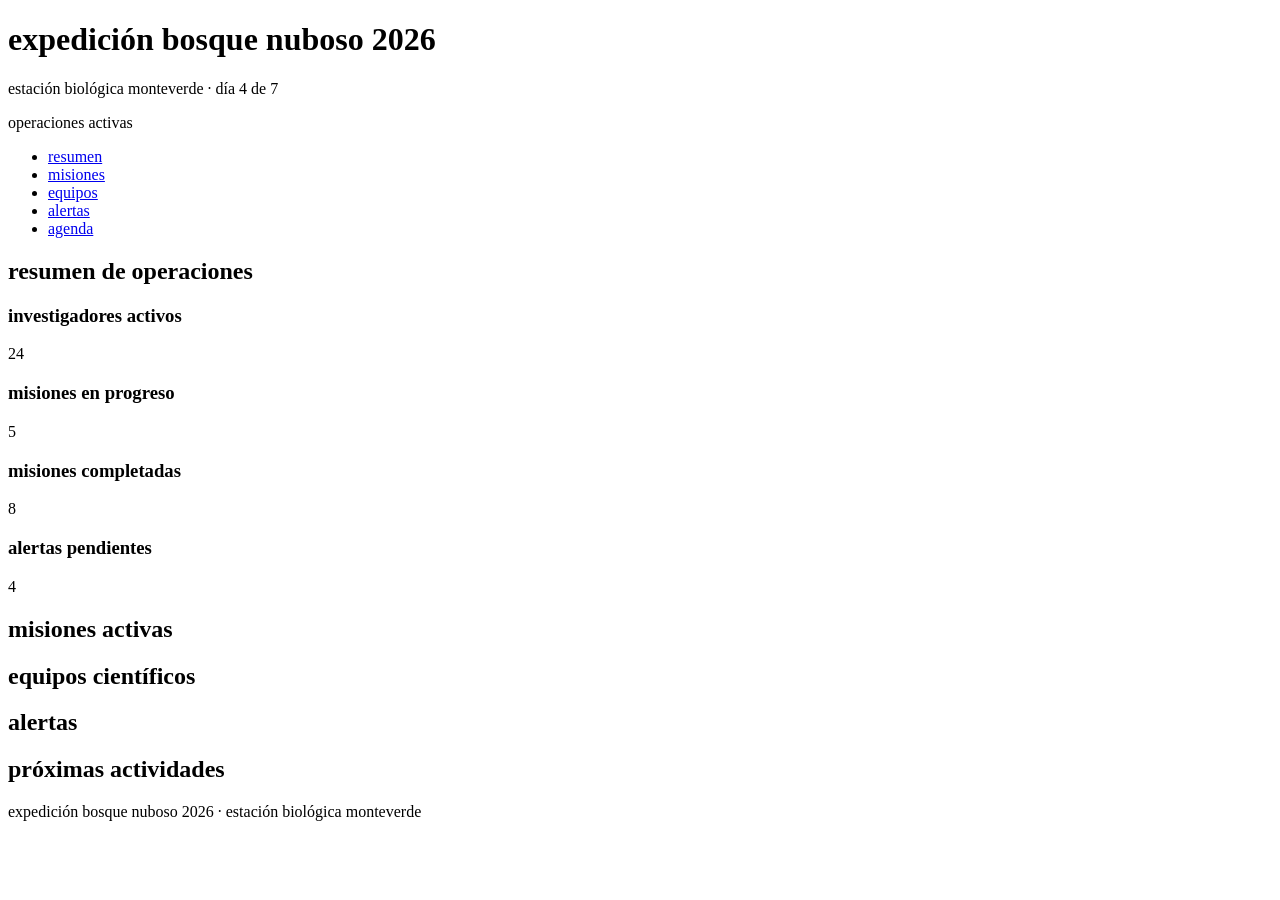
==== caso1/index.html @ 073fd756 "crea estructura inicial del proyecto" ====
<!doctype html>
<html lang="es">
<head>
    <meta charset="utf-8">
    <meta name="viewport" content="width=device-width, initial-scale=1.0">

    <title>expedición bosque nuboso 2026</title>

    <link rel="stylesheet" href="css/estilos.css">
</head>

<body>

    <header>
        <div>
            <h1>expedición bosque nuboso 2026</h1>
            <p>estación biológica monteverde · día 4 de 7</p>
            <p>operaciones activas</p>
        </div>

        <nav aria-label="navegación principal">
            <ul>
                <li><a href="#resumen">resumen</a></li>
                <li><a href="#misiones">misiones</a></li>
                <li><a href="#equipos">equipos</a></li>
                <li><a href="#alertas">alertas</a></li>
                <li><a href="#agenda">agenda</a></li>
            </ul>
        </nav>
    </header>

    <main>

        <section id="resumen">
            <h2>resumen de operaciones</h2>

            <article>
                <h3>investigadores activos</h3>
                <p>24</p>
            </article>

            <article>
                <h3>misiones en progreso</h3>
                <p>5</p>
            </article>

            <article>
                <h3>misiones completadas</h3>
                <p>8</p>
            </article>

            <article>
                <h3>alertas pendientes</h3>
                <p>4</p>
            </article>
        </section>

        <section id="misiones">
            <h2>misiones activas</h2>

            <!-- aquí colocaremos las cinco misiones -->

        </section>

        <section id="equipos">
            <h2>equipos científicos</h2>

            <!-- aquí colocaremos los cuatro equipos -->

        </section>

        <aside id="alertas">
            <h2>alertas</h2>

            <!-- aquí colocaremos las cuatro alertas -->

        </aside>

        <section id="agenda">
            <h2>próximas actividades</h2>

            <!-- aquí colocaremos las cinco actividades -->

        </section>

    </main>

    <footer>
        <p>expedición bosque nuboso 2026 · estación biológica monteverde</p>
    </footer>

</body>
</html>
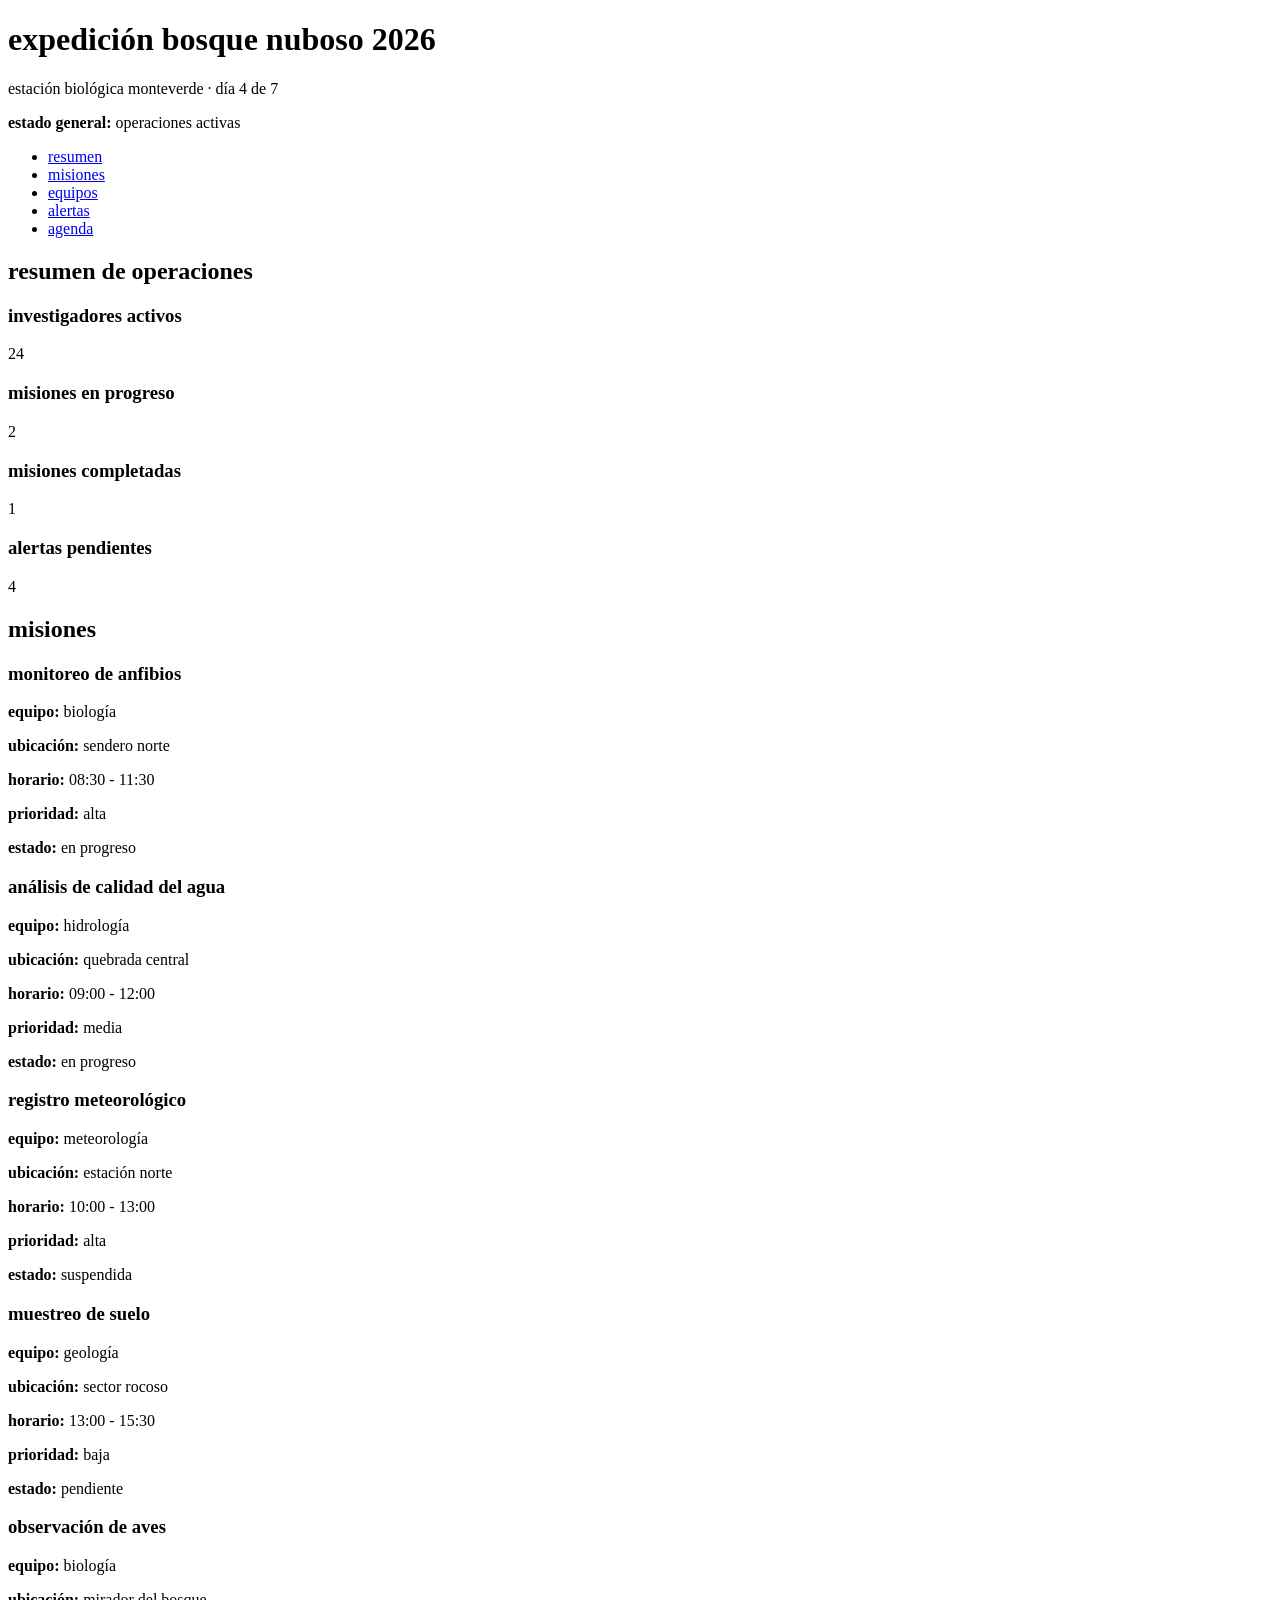
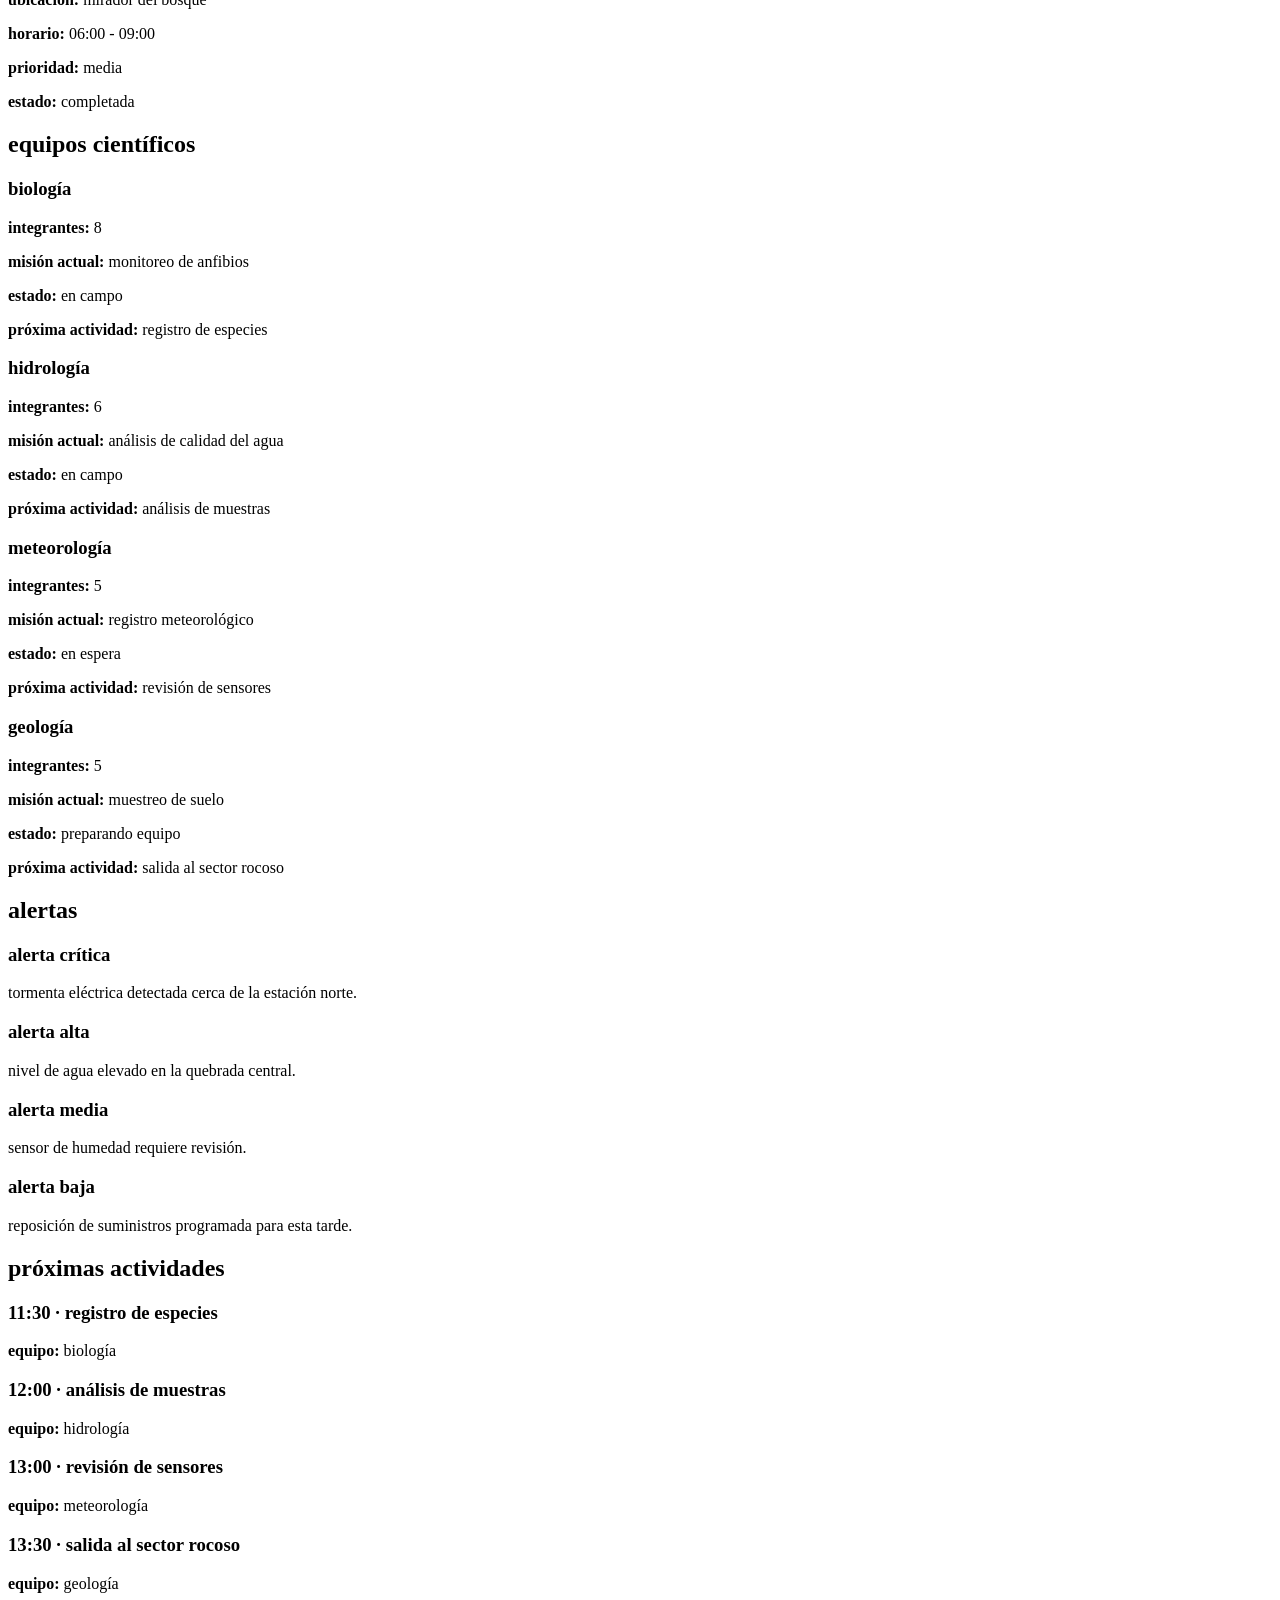
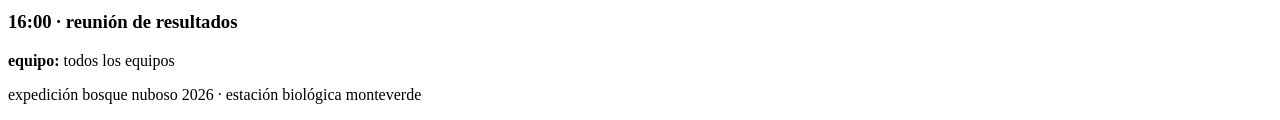
==== commit 412740e6: "agrega contenido y estilos base del caso 1" ====
--- a/caso1/index.html
+++ b/caso1/index.html
@@ -1,5 +1,6 @@
 <!doctype html>
 <html lang="es">
+
 <head>
     <meta charset="utf-8">
     <meta name="viewport" content="width=device-width, initial-scale=1.0">
@@ -15,7 +16,7 @@
         <div>
             <h1>expedición bosque nuboso 2026</h1>
             <p>estación biológica monteverde · día 4 de 7</p>
-            <p>operaciones activas</p>
+            <p><strong>estado general:</strong> operaciones activas</p>
         </div>
 
         <nav aria-label="navegación principal">
@@ -31,63 +32,218 @@
 
     <main>
 
+        <!-- resumen general -->
+
         <section id="resumen">
             <h2>resumen de operaciones</h2>
 
-            <article>
-                <h3>investigadores activos</h3>
-                <p>24</p>
-            </article>
-
-            <article>
-                <h3>misiones en progreso</h3>
-                <p>5</p>
-            </article>
-
-            <article>
-                <h3>misiones completadas</h3>
-                <p>8</p>
-            </article>
-
-            <article>
-                <h3>alertas pendientes</h3>
-                <p>4</p>
-            </article>
-        </section>
+            <div class="indicadores">
+
+                <article class="indicador">
+                    <h3>investigadores activos</h3>
+                    <p>24</p>
+                </article>
+
+                <article class="indicador">
+                    <h3>misiones en progreso</h3>
+                    <p>2</p>
+                </article>
+
+                <article class="indicador">
+                    <h3>misiones completadas</h3>
+                    <p>1</p>
+                </article>
+
+                <article class="indicador">
+                    <h3>alertas pendientes</h3>
+                    <p>4</p>
+                </article>
+
+            </div>
+        </section>
+
+
+        <!-- misiones -->
 
         <section id="misiones">
-            <h2>misiones activas</h2>
-
-            <!-- aquí colocaremos las cinco misiones -->
-
-        </section>
+            <h2>misiones</h2>
+
+            <div class="lista-misiones">
+
+                <article class="mision">
+                    <h3>monitoreo de anfibios</h3>
+
+                    <p><strong>equipo:</strong> biología</p>
+                    <p><strong>ubicación:</strong> sendero norte</p>
+                    <p><strong>horario:</strong> 08:30 - 11:30</p>
+                    <p><strong>prioridad:</strong> alta</p>
+                    <p><strong>estado:</strong> en progreso</p>
+                </article>
+
+                <article class="mision">
+                    <h3>análisis de calidad del agua</h3>
+
+                    <p><strong>equipo:</strong> hidrología</p>
+                    <p><strong>ubicación:</strong> quebrada central</p>
+                    <p><strong>horario:</strong> 09:00 - 12:00</p>
+                    <p><strong>prioridad:</strong> media</p>
+                    <p><strong>estado:</strong> en progreso</p>
+                </article>
+
+                <article class="mision">
+                    <h3>registro meteorológico</h3>
+
+                    <p><strong>equipo:</strong> meteorología</p>
+                    <p><strong>ubicación:</strong> estación norte</p>
+                    <p><strong>horario:</strong> 10:00 - 13:00</p>
+                    <p><strong>prioridad:</strong> alta</p>
+                    <p><strong>estado:</strong> suspendida</p>
+                </article>
+
+                <article class="mision">
+                    <h3>muestreo de suelo</h3>
+
+                    <p><strong>equipo:</strong> geología</p>
+                    <p><strong>ubicación:</strong> sector rocoso</p>
+                    <p><strong>horario:</strong> 13:00 - 15:30</p>
+                    <p><strong>prioridad:</strong> baja</p>
+                    <p><strong>estado:</strong> pendiente</p>
+                </article>
+
+                <article class="mision">
+                    <h3>observación de aves</h3>
+
+                    <p><strong>equipo:</strong> biología</p>
+                    <p><strong>ubicación:</strong> mirador del bosque</p>
+                    <p><strong>horario:</strong> 06:00 - 09:00</p>
+                    <p><strong>prioridad:</strong> media</p>
+                    <p><strong>estado:</strong> completada</p>
+                </article>
+
+            </div>
+        </section>
+
+
+        <!-- equipos científicos -->
 
         <section id="equipos">
             <h2>equipos científicos</h2>
 
-            <!-- aquí colocaremos los cuatro equipos -->
-
-        </section>
-
-        <aside id="alertas">
+            <div class="lista-equipos">
+
+                <article class="equipo">
+                    <h3>biología</h3>
+
+                    <p><strong>integrantes:</strong> 8</p>
+                    <p><strong>misión actual:</strong> monitoreo de anfibios</p>
+                    <p><strong>estado:</strong> en campo</p>
+                    <p><strong>próxima actividad:</strong> registro de especies</p>
+                </article>
+
+                <article class="equipo">
+                    <h3>hidrología</h3>
+
+                    <p><strong>integrantes:</strong> 6</p>
+                    <p><strong>misión actual:</strong> análisis de calidad del agua</p>
+                    <p><strong>estado:</strong> en campo</p>
+                    <p><strong>próxima actividad:</strong> análisis de muestras</p>
+                </article>
+
+                <article class="equipo">
+                    <h3>meteorología</h3>
+
+                    <p><strong>integrantes:</strong> 5</p>
+                    <p><strong>misión actual:</strong> registro meteorológico</p>
+                    <p><strong>estado:</strong> en espera</p>
+                    <p><strong>próxima actividad:</strong> revisión de sensores</p>
+                </article>
+
+                <article class="equipo">
+                    <h3>geología</h3>
+
+                    <p><strong>integrantes:</strong> 5</p>
+                    <p><strong>misión actual:</strong> muestreo de suelo</p>
+                    <p><strong>estado:</strong> preparando equipo</p>
+                    <p><strong>próxima actividad:</strong> salida al sector rocoso</p>
+                </article>
+
+            </div>
+        </section>
+
+
+        <!-- alertas -->
+
+        <section id="alertas">
             <h2>alertas</h2>
 
-            <!-- aquí colocaremos las cuatro alertas -->
-
-        </aside>
+            <div class="lista-alertas">
+
+                <article class="alerta alerta-critica">
+                    <h3>alerta crítica</h3>
+                    <p>tormenta eléctrica detectada cerca de la estación norte.</p>
+                </article>
+
+                <article class="alerta alerta-alta">
+                    <h3>alerta alta</h3>
+                    <p>nivel de agua elevado en la quebrada central.</p>
+                </article>
+
+                <article class="alerta alerta-media">
+                    <h3>alerta media</h3>
+                    <p>sensor de humedad requiere revisión.</p>
+                </article>
+
+                <article class="alerta alerta-baja">
+                    <h3>alerta baja</h3>
+                    <p>reposición de suministros programada para esta tarde.</p>
+                </article>
+
+            </div>
+        </section>
+
+
+        <!-- agenda -->
 
         <section id="agenda">
             <h2>próximas actividades</h2>
 
-            <!-- aquí colocaremos las cinco actividades -->
-
+            <div class="lista-actividades">
+
+                <article class="actividad">
+                    <h3>11:30 · registro de especies</h3>
+                    <p><strong>equipo:</strong> biología</p>
+                </article>
+
+                <article class="actividad">
+                    <h3>12:00 · análisis de muestras</h3>
+                    <p><strong>equipo:</strong> hidrología</p>
+                </article>
+
+                <article class="actividad">
+                    <h3>13:00 · revisión de sensores</h3>
+                    <p><strong>equipo:</strong> meteorología</p>
+                </article>
+
+                <article class="actividad">
+                    <h3>13:30 · salida al sector rocoso</h3>
+                    <p><strong>equipo:</strong> geología</p>
+                </article>
+
+                <article class="actividad">
+                    <h3>16:00 · reunión de resultados</h3>
+                    <p><strong>equipo:</strong> todos los equipos</p>
+                </article>
+
+            </div>
         </section>
 
     </main>
+
 
     <footer>
         <p>expedición bosque nuboso 2026 · estación biológica monteverde</p>
     </footer>
 
 </body>
+
 </html>
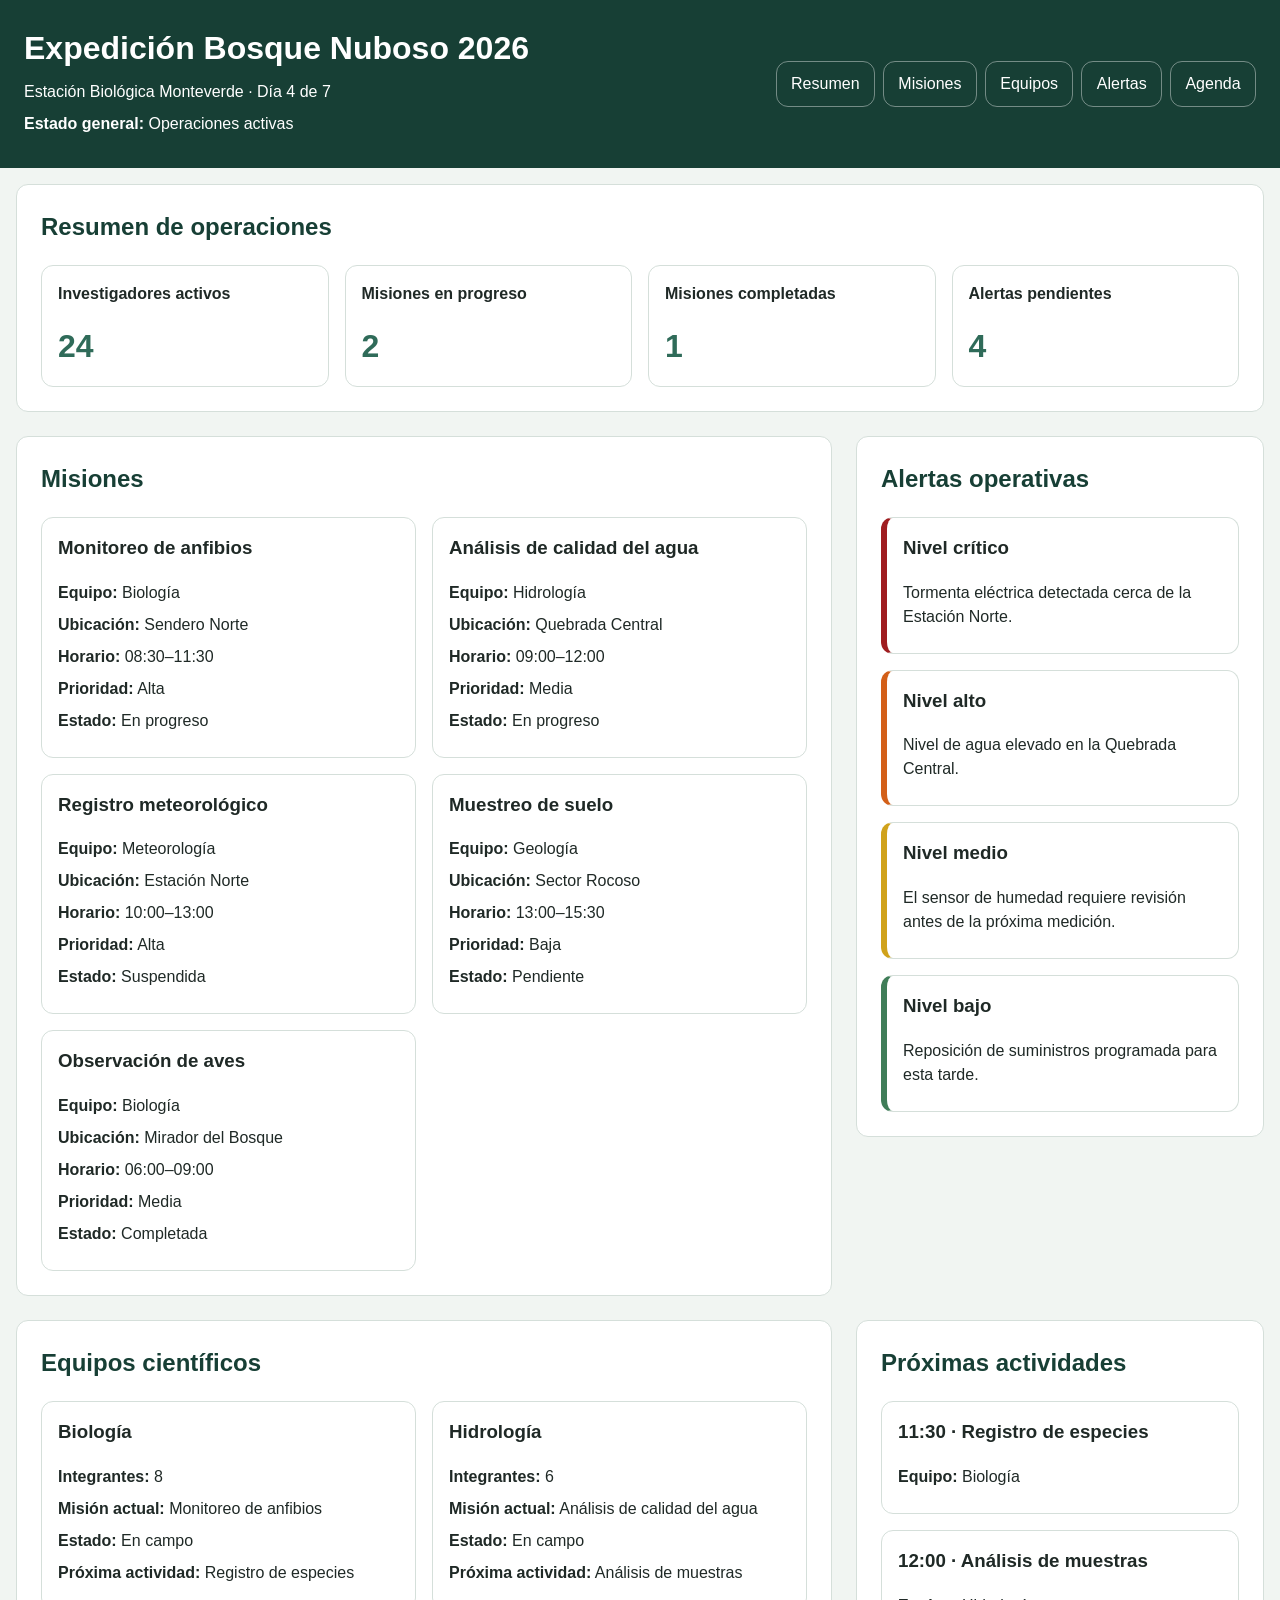
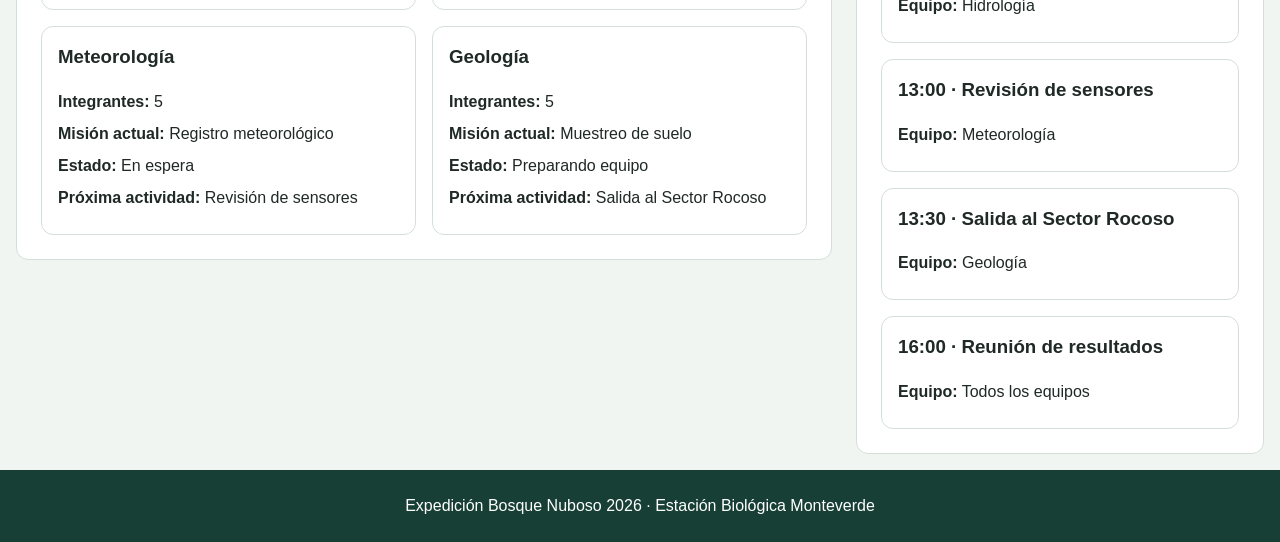
==== commit 7085585e: "implementa diseño responsive y accesibilidad del caso 1" ====
--- a/caso1/index.html
+++ b/caso1/index.html
@@ -5,7 +5,7 @@
     <meta charset="utf-8">
     <meta name="viewport" content="width=device-width, initial-scale=1.0">
 
-    <title>expedición bosque nuboso 2026</title>
+    <title>Expedición Bosque Nuboso 2026 | Centro de Control</title>
 
     <link rel="stylesheet" href="css/estilos.css">
 </head>
@@ -14,48 +14,48 @@
 
     <header>
         <div>
-            <h1>expedición bosque nuboso 2026</h1>
-            <p>estación biológica monteverde · día 4 de 7</p>
-            <p><strong>estado general:</strong> operaciones activas</p>
+            <h1>Expedición Bosque Nuboso 2026</h1>
+            <p>Estación Biológica Monteverde · Día 4 de 7</p>
+            <p><strong>Estado general:</strong> Operaciones activas</p>
         </div>
 
-        <nav aria-label="navegación principal">
+        <nav aria-label="Navegación principal">
             <ul>
-                <li><a href="#resumen">resumen</a></li>
-                <li><a href="#misiones">misiones</a></li>
-                <li><a href="#equipos">equipos</a></li>
-                <li><a href="#alertas">alertas</a></li>
-                <li><a href="#agenda">agenda</a></li>
+                <li><a href="#resumen">Resumen</a></li>
+                <li><a href="#misiones">Misiones</a></li>
+                <li><a href="#equipos">Equipos</a></li>
+                <li><a href="#alertas">Alertas</a></li>
+                <li><a href="#agenda">Agenda</a></li>
             </ul>
         </nav>
     </header>
 
     <main>
 
-        <!-- resumen general -->
-
-        <section id="resumen">
-            <h2>resumen de operaciones</h2>
+        <!-- Resumen general -->
+
+        <section id="resumen" aria-labelledby="titulo-resumen">
+            <h2 id="titulo-resumen">Resumen de operaciones</h2>
 
             <div class="indicadores">
 
                 <article class="indicador">
-                    <h3>investigadores activos</h3>
+                    <h3>Investigadores activos</h3>
                     <p>24</p>
                 </article>
 
                 <article class="indicador">
-                    <h3>misiones en progreso</h3>
+                    <h3>Misiones en progreso</h3>
                     <p>2</p>
                 </article>
 
                 <article class="indicador">
-                    <h3>misiones completadas</h3>
+                    <h3>Misiones completadas</h3>
                     <p>1</p>
                 </article>
 
                 <article class="indicador">
-                    <h3>alertas pendientes</h3>
+                    <h3>Alertas pendientes</h3>
                     <p>4</p>
                 </article>
 
@@ -63,175 +63,175 @@
         </section>
 
 
-        <!-- misiones -->
-
-        <section id="misiones">
-            <h2>misiones</h2>
+        <!-- Misiones -->
+
+        <section id="misiones" aria-labelledby="titulo-misiones">
+            <h2 id="titulo-misiones">Misiones</h2>
 
             <div class="lista-misiones">
 
                 <article class="mision">
-                    <h3>monitoreo de anfibios</h3>
-
-                    <p><strong>equipo:</strong> biología</p>
-                    <p><strong>ubicación:</strong> sendero norte</p>
-                    <p><strong>horario:</strong> 08:30 - 11:30</p>
-                    <p><strong>prioridad:</strong> alta</p>
-                    <p><strong>estado:</strong> en progreso</p>
-                </article>
-
-                <article class="mision">
-                    <h3>análisis de calidad del agua</h3>
-
-                    <p><strong>equipo:</strong> hidrología</p>
-                    <p><strong>ubicación:</strong> quebrada central</p>
-                    <p><strong>horario:</strong> 09:00 - 12:00</p>
-                    <p><strong>prioridad:</strong> media</p>
-                    <p><strong>estado:</strong> en progreso</p>
-                </article>
-
-                <article class="mision">
-                    <h3>registro meteorológico</h3>
-
-                    <p><strong>equipo:</strong> meteorología</p>
-                    <p><strong>ubicación:</strong> estación norte</p>
-                    <p><strong>horario:</strong> 10:00 - 13:00</p>
-                    <p><strong>prioridad:</strong> alta</p>
-                    <p><strong>estado:</strong> suspendida</p>
-                </article>
-
-                <article class="mision">
-                    <h3>muestreo de suelo</h3>
-
-                    <p><strong>equipo:</strong> geología</p>
-                    <p><strong>ubicación:</strong> sector rocoso</p>
-                    <p><strong>horario:</strong> 13:00 - 15:30</p>
-                    <p><strong>prioridad:</strong> baja</p>
-                    <p><strong>estado:</strong> pendiente</p>
-                </article>
-
-                <article class="mision">
-                    <h3>observación de aves</h3>
-
-                    <p><strong>equipo:</strong> biología</p>
-                    <p><strong>ubicación:</strong> mirador del bosque</p>
-                    <p><strong>horario:</strong> 06:00 - 09:00</p>
-                    <p><strong>prioridad:</strong> media</p>
-                    <p><strong>estado:</strong> completada</p>
-                </article>
-
-            </div>
-        </section>
-
-
-        <!-- equipos científicos -->
-
-        <section id="equipos">
-            <h2>equipos científicos</h2>
+                    <h3>Monitoreo de anfibios</h3>
+
+                    <p><strong>Equipo:</strong> Biología</p>
+                    <p><strong>Ubicación:</strong> Sendero Norte</p>
+                    <p><strong>Horario:</strong> 08:30–11:30</p>
+                    <p><strong>Prioridad:</strong> Alta</p>
+                    <p><strong>Estado:</strong> En progreso</p>
+                </article>
+
+                <article class="mision">
+                    <h3>Análisis de calidad del agua</h3>
+
+                    <p><strong>Equipo:</strong> Hidrología</p>
+                    <p><strong>Ubicación:</strong> Quebrada Central</p>
+                    <p><strong>Horario:</strong> 09:00–12:00</p>
+                    <p><strong>Prioridad:</strong> Media</p>
+                    <p><strong>Estado:</strong> En progreso</p>
+                </article>
+
+                <article class="mision">
+                    <h3>Registro meteorológico</h3>
+
+                    <p><strong>Equipo:</strong> Meteorología</p>
+                    <p><strong>Ubicación:</strong> Estación Norte</p>
+                    <p><strong>Horario:</strong> 10:00–13:00</p>
+                    <p><strong>Prioridad:</strong> Alta</p>
+                    <p><strong>Estado:</strong> Suspendida</p>
+                </article>
+
+                <article class="mision">
+                    <h3>Muestreo de suelo</h3>
+
+                    <p><strong>Equipo:</strong> Geología</p>
+                    <p><strong>Ubicación:</strong> Sector Rocoso</p>
+                    <p><strong>Horario:</strong> 13:00–15:30</p>
+                    <p><strong>Prioridad:</strong> Baja</p>
+                    <p><strong>Estado:</strong> Pendiente</p>
+                </article>
+
+                <article class="mision">
+                    <h3>Observación de aves</h3>
+
+                    <p><strong>Equipo:</strong> Biología</p>
+                    <p><strong>Ubicación:</strong> Mirador del Bosque</p>
+                    <p><strong>Horario:</strong> 06:00–09:00</p>
+                    <p><strong>Prioridad:</strong> Media</p>
+                    <p><strong>Estado:</strong> Completada</p>
+                </article>
+
+            </div>
+        </section>
+
+
+        <!-- Equipos científicos -->
+
+        <section id="equipos" aria-labelledby="titulo-equipos">
+            <h2 id="titulo-equipos">Equipos científicos</h2>
 
             <div class="lista-equipos">
 
                 <article class="equipo">
-                    <h3>biología</h3>
-
-                    <p><strong>integrantes:</strong> 8</p>
-                    <p><strong>misión actual:</strong> monitoreo de anfibios</p>
-                    <p><strong>estado:</strong> en campo</p>
-                    <p><strong>próxima actividad:</strong> registro de especies</p>
-                </article>
-
-                <article class="equipo">
-                    <h3>hidrología</h3>
-
-                    <p><strong>integrantes:</strong> 6</p>
-                    <p><strong>misión actual:</strong> análisis de calidad del agua</p>
-                    <p><strong>estado:</strong> en campo</p>
-                    <p><strong>próxima actividad:</strong> análisis de muestras</p>
-                </article>
-
-                <article class="equipo">
-                    <h3>meteorología</h3>
-
-                    <p><strong>integrantes:</strong> 5</p>
-                    <p><strong>misión actual:</strong> registro meteorológico</p>
-                    <p><strong>estado:</strong> en espera</p>
-                    <p><strong>próxima actividad:</strong> revisión de sensores</p>
-                </article>
-
-                <article class="equipo">
-                    <h3>geología</h3>
-
-                    <p><strong>integrantes:</strong> 5</p>
-                    <p><strong>misión actual:</strong> muestreo de suelo</p>
-                    <p><strong>estado:</strong> preparando equipo</p>
-                    <p><strong>próxima actividad:</strong> salida al sector rocoso</p>
-                </article>
-
-            </div>
-        </section>
-
-
-        <!-- alertas -->
-
-        <section id="alertas">
-            <h2>alertas</h2>
+                    <h3>Biología</h3>
+
+                    <p><strong>Integrantes:</strong> 8</p>
+                    <p><strong>Misión actual:</strong> Monitoreo de anfibios</p>
+                    <p><strong>Estado:</strong> En campo</p>
+                    <p><strong>Próxima actividad:</strong> Registro de especies</p>
+                </article>
+
+                <article class="equipo">
+                    <h3>Hidrología</h3>
+
+                    <p><strong>Integrantes:</strong> 6</p>
+                    <p><strong>Misión actual:</strong> Análisis de calidad del agua</p>
+                    <p><strong>Estado:</strong> En campo</p>
+                    <p><strong>Próxima actividad:</strong> Análisis de muestras</p>
+                </article>
+
+                <article class="equipo">
+                    <h3>Meteorología</h3>
+
+                    <p><strong>Integrantes:</strong> 5</p>
+                    <p><strong>Misión actual:</strong> Registro meteorológico</p>
+                    <p><strong>Estado:</strong> En espera</p>
+                    <p><strong>Próxima actividad:</strong> Revisión de sensores</p>
+                </article>
+
+                <article class="equipo">
+                    <h3>Geología</h3>
+
+                    <p><strong>Integrantes:</strong> 5</p>
+                    <p><strong>Misión actual:</strong> Muestreo de suelo</p>
+                    <p><strong>Estado:</strong> Preparando equipo</p>
+                    <p><strong>Próxima actividad:</strong> Salida al Sector Rocoso</p>
+                </article>
+
+            </div>
+        </section>
+
+
+        <!-- Alertas -->
+
+        <section id="alertas" aria-labelledby="titulo-alertas">
+            <h2 id="titulo-alertas">Alertas operativas</h2>
 
             <div class="lista-alertas">
 
                 <article class="alerta alerta-critica">
-                    <h3>alerta crítica</h3>
-                    <p>tormenta eléctrica detectada cerca de la estación norte.</p>
+                    <h3>Nivel crítico</h3>
+                    <p>Tormenta eléctrica detectada cerca de la Estación Norte.</p>
                 </article>
 
                 <article class="alerta alerta-alta">
-                    <h3>alerta alta</h3>
-                    <p>nivel de agua elevado en la quebrada central.</p>
+                    <h3>Nivel alto</h3>
+                    <p>Nivel de agua elevado en la Quebrada Central.</p>
                 </article>
 
                 <article class="alerta alerta-media">
-                    <h3>alerta media</h3>
-                    <p>sensor de humedad requiere revisión.</p>
+                    <h3>Nivel medio</h3>
+                    <p>El sensor de humedad requiere revisión antes de la próxima medición.</p>
                 </article>
 
                 <article class="alerta alerta-baja">
-                    <h3>alerta baja</h3>
-                    <p>reposición de suministros programada para esta tarde.</p>
-                </article>
-
-            </div>
-        </section>
-
-
-        <!-- agenda -->
-
-        <section id="agenda">
-            <h2>próximas actividades</h2>
+                    <h3>Nivel bajo</h3>
+                    <p>Reposición de suministros programada para esta tarde.</p>
+                </article>
+
+            </div>
+        </section>
+
+
+        <!-- Agenda -->
+
+        <section id="agenda" aria-labelledby="titulo-agenda">
+            <h2 id="titulo-agenda">Próximas actividades</h2>
 
             <div class="lista-actividades">
 
                 <article class="actividad">
-                    <h3>11:30 · registro de especies</h3>
-                    <p><strong>equipo:</strong> biología</p>
-                </article>
-
-                <article class="actividad">
-                    <h3>12:00 · análisis de muestras</h3>
-                    <p><strong>equipo:</strong> hidrología</p>
-                </article>
-
-                <article class="actividad">
-                    <h3>13:00 · revisión de sensores</h3>
-                    <p><strong>equipo:</strong> meteorología</p>
-                </article>
-
-                <article class="actividad">
-                    <h3>13:30 · salida al sector rocoso</h3>
-                    <p><strong>equipo:</strong> geología</p>
-                </article>
-
-                <article class="actividad">
-                    <h3>16:00 · reunión de resultados</h3>
-                    <p><strong>equipo:</strong> todos los equipos</p>
+                    <h3><time datetime="11:30">11:30</time> · Registro de especies</h3>
+                    <p><strong>Equipo:</strong> Biología</p>
+                </article>
+
+                <article class="actividad">
+                    <h3><time datetime="12:00">12:00</time> · Análisis de muestras</h3>
+                    <p><strong>Equipo:</strong> Hidrología</p>
+                </article>
+
+                <article class="actividad">
+                    <h3><time datetime="13:00">13:00</time> · Revisión de sensores</h3>
+                    <p><strong>Equipo:</strong> Meteorología</p>
+                </article>
+
+                <article class="actividad">
+                    <h3><time datetime="13:30">13:30</time> · Salida al Sector Rocoso</h3>
+                    <p><strong>Equipo:</strong> Geología</p>
+                </article>
+
+                <article class="actividad">
+                    <h3><time datetime="16:00">16:00</time> · Reunión de resultados</h3>
+                    <p><strong>Equipo:</strong> Todos los equipos</p>
                 </article>
 
             </div>
@@ -241,7 +241,7 @@
 
 
     <footer>
-        <p>expedición bosque nuboso 2026 · estación biológica monteverde</p>
+        <p>Expedición Bosque Nuboso 2026 · Estación Biológica Monteverde</p>
     </footer>
 
 </body>
--- a/caso1/css/estilos.css
+++ b/caso1/css/estilos.css
@@ -0,0 +1,322 @@
+/* =========================
+   variables generales
+   ========================= */
+
+:root {
+    --color-fondo: #f1f5f2;
+    --color-superficie: #ffffff;
+    --color-principal: #173f35;
+    --color-secundario: #2f6b59;
+    --color-texto: #1f2926;
+    --color-texto-claro: #ffffff;
+    --color-borde: #d5dfda;
+
+    --espacio-xs: 0.5rem;
+    --espacio-sm: 1rem;
+    --espacio-md: 1.5rem;
+    --espacio-lg: 2rem;
+
+    --radio: 0.75rem;
+}
+
+
+/* =========================
+   estilos generales
+   ========================= */
+
+* {
+    box-sizing: border-box;
+}
+
+html {
+    scroll-behavior: smooth;
+}
+
+body {
+    margin: 0;
+    font-family: Arial, Helvetica, sans-serif;
+    background-color: var(--color-fondo);
+    color: var(--color-texto);
+    line-height: 1.5;
+}
+
+h1,
+h2,
+h3,
+p {
+    margin-top: 0;
+}
+
+h2 {
+    color: var(--color-principal);
+}
+
+
+/* =========================
+   encabezado
+   ========================= */
+
+header {
+    background-color: var(--color-principal);
+    color: var(--color-texto-claro);
+    padding: var(--espacio-md);
+}
+
+header h1 {
+    margin-bottom: var(--espacio-xs);
+}
+
+header p {
+    margin-bottom: var(--espacio-xs);
+}
+
+
+/* =========================
+   navegación
+   ========================= */
+
+nav ul {
+    list-style: none;
+    margin: var(--espacio-md) 0 0;
+    padding: 0;
+
+    display: flex;
+    flex-wrap: wrap;
+    gap: var(--espacio-xs);
+}
+
+nav a {
+    display: block;
+    padding: 0.6rem 0.9rem;
+    color: var(--color-texto-claro);
+    text-decoration: none;
+    border: 1px solid rgba(255, 255, 255, 0.4);
+    border-radius: var(--radio);
+}
+
+nav a:hover,
+nav a:focus {
+    background-color: var(--color-secundario);
+}
+
+
+/* =========================
+   contenido principal
+   mobile first
+   ========================= */
+
+main {
+    padding: var(--espacio-sm);
+
+    display: grid;
+    grid-template-columns: 1fr;
+    gap: var(--espacio-md);
+}
+
+section {
+    background-color: var(--color-superficie);
+    padding: var(--espacio-md);
+    border: 1px solid var(--color-borde);
+    border-radius: var(--radio);
+}
+
+
+/* =========================
+   indicadores
+   ========================= */
+
+.indicadores {
+    display: grid;
+    grid-template-columns: 1fr;
+    gap: var(--espacio-sm);
+}
+
+.indicador {
+    padding: var(--espacio-sm);
+    border: 1px solid var(--color-borde);
+    border-radius: var(--radio);
+}
+
+.indicador h3 {
+    font-size: 1rem;
+}
+
+.indicador p {
+    margin-bottom: 0;
+    font-size: 2rem;
+    font-weight: bold;
+    color: var(--color-secundario);
+}
+
+
+/* =========================
+   listas y tarjetas
+   ========================= */
+
+.lista-misiones,
+.lista-equipos,
+.lista-alertas,
+.lista-actividades {
+    display: grid;
+    grid-template-columns: 1fr;
+    gap: var(--espacio-sm);
+}
+
+.mision,
+.equipo,
+.alerta,
+.actividad {
+    padding: var(--espacio-sm);
+    border: 1px solid var(--color-borde);
+    border-radius: var(--radio);
+}
+
+.mision p,
+.equipo p,
+.alerta p,
+.actividad p {
+    margin-bottom: var(--espacio-xs);
+}
+
+
+/* =========================
+   alertas
+   ========================= */
+
+.alerta {
+    border-left-width: 0.4rem;
+}
+
+.alerta-critica {
+    border-left-color: #9f1d20;
+}
+
+.alerta-alta {
+    border-left-color: #d35f18;
+}
+
+.alerta-media {
+    border-left-color: #d0a21b;
+}
+
+.alerta-baja {
+    border-left-color: #3f7d58;
+}
+
+
+/* =========================
+   pie de página
+   ========================= */
+
+footer {
+    padding: var(--espacio-md);
+    text-align: center;
+    background-color: var(--color-principal);
+    color: var(--color-texto-claro);
+}
+
+footer p {
+    margin: 0;
+}
+
+
+
+/* =========================
+   tablet
+   ========================= */
+
+@media (min-width: 601px) {
+
+    main {
+        grid-template-columns: repeat(2, 1fr);
+    }
+
+    #resumen {
+        grid-column: 1 / -1;
+    }
+
+    .indicadores {
+        grid-template-columns: repeat(2, 1fr);
+    }
+
+    .lista-misiones,
+    .lista-equipos {
+        grid-template-columns: repeat(2, 1fr);
+    }
+
+    #alertas,
+    #agenda {
+        grid-column: 1 / -1;
+    }
+
+    .lista-alertas,
+    .lista-actividades {
+        grid-template-columns: repeat(2, 1fr);
+    }
+}
+
+
+/* =========================
+   escritorio
+   ========================= */
+
+@media (min-width: 1024px) {
+
+    header {
+        display: flex;
+        justify-content: space-between;
+        align-items: center;
+        gap: var(--espacio-lg);
+    }
+
+    nav ul {
+        margin-top: 0;
+    }
+
+    main {
+        max-width: 1400px;
+        margin: 0 auto;
+
+        grid-template-columns: 2fr 1fr;
+        align-items: start;
+    }
+
+    #resumen {
+        grid-column: 1 / -1;
+    }
+
+    .indicadores {
+        grid-template-columns: repeat(4, 1fr);
+    }
+
+    #misiones {
+        grid-column: 1;
+    }
+
+    #equipos {
+        grid-column: 1;
+    }
+
+    #alertas {
+        grid-column: 2;
+        grid-row: 2;
+    }
+
+    #agenda {
+        grid-column: 2;
+        grid-row: 3;
+    }
+
+    .lista-misiones {
+        grid-template-columns: repeat(2, 1fr);
+    }
+
+    .lista-equipos {
+        grid-template-columns: repeat(2, 1fr);
+    }
+
+    .lista-alertas,
+    .lista-actividades {
+        grid-template-columns: 1fr;
+    }
+}
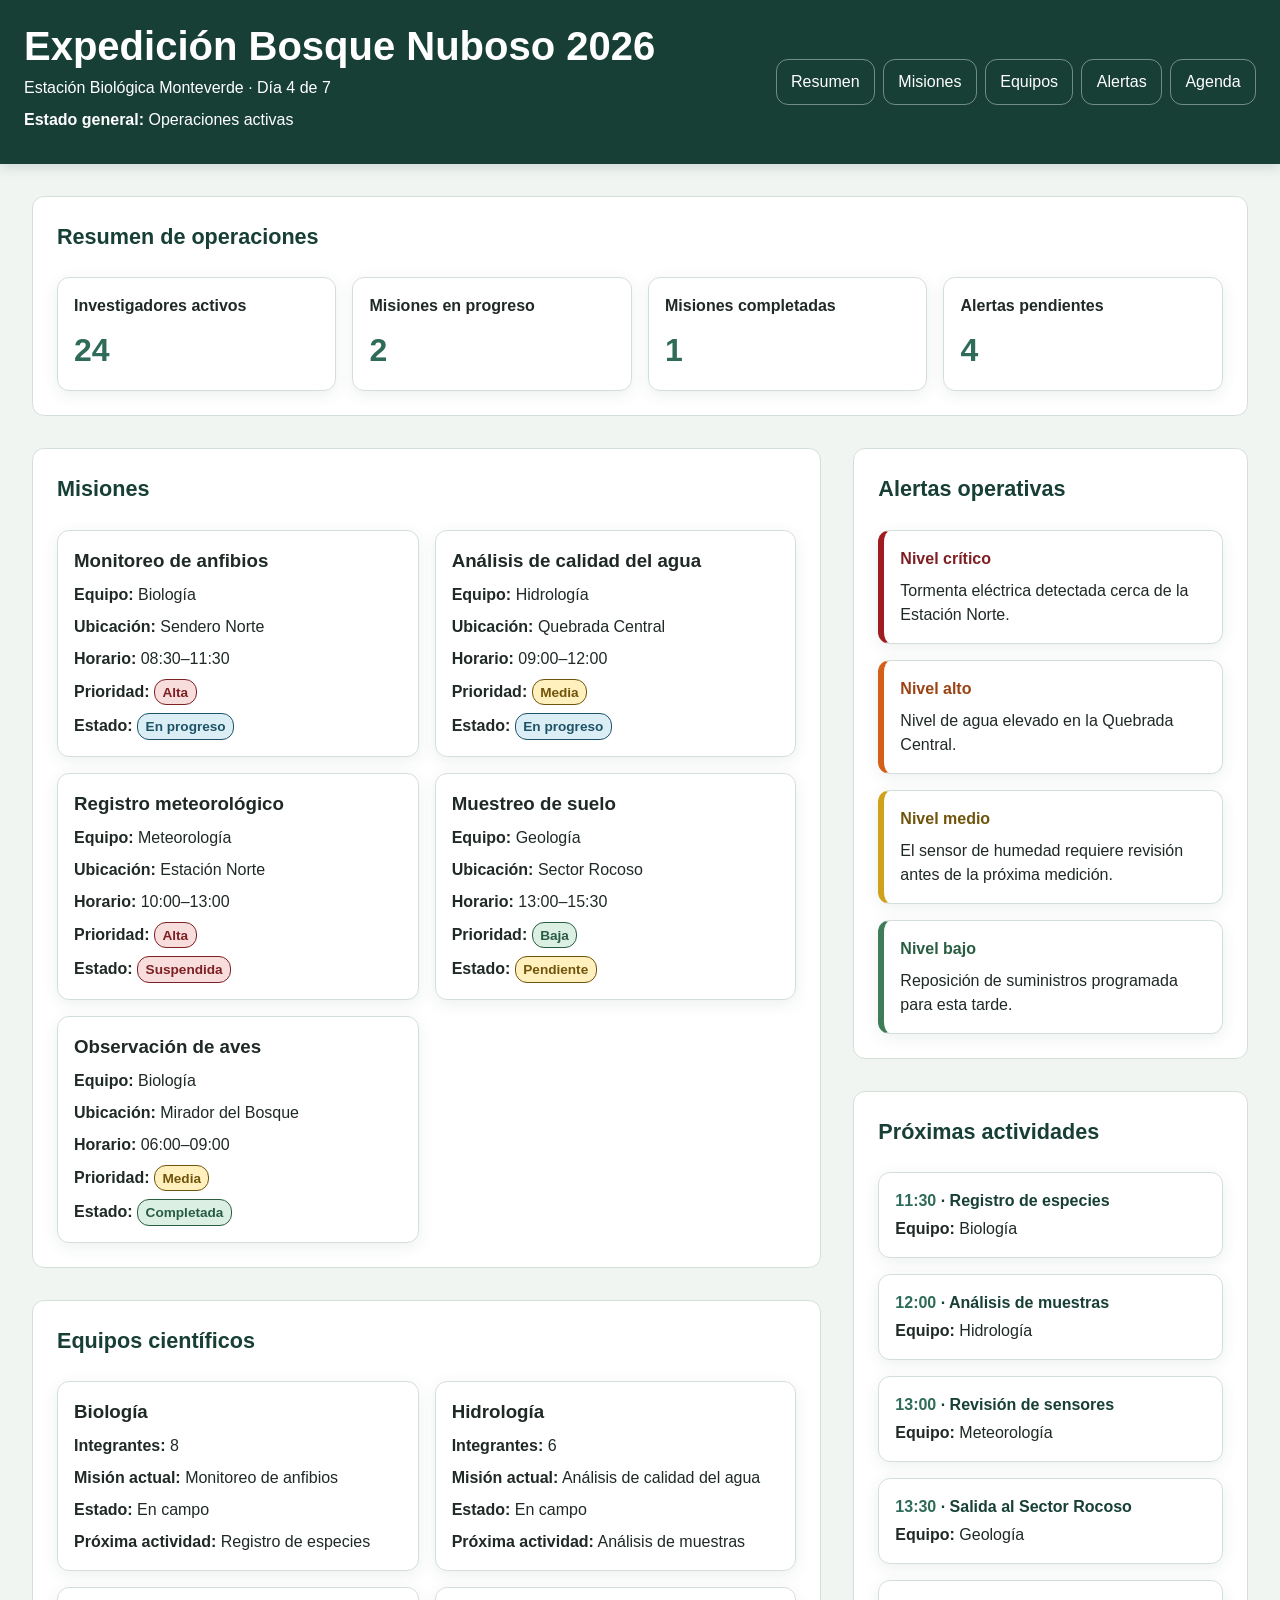
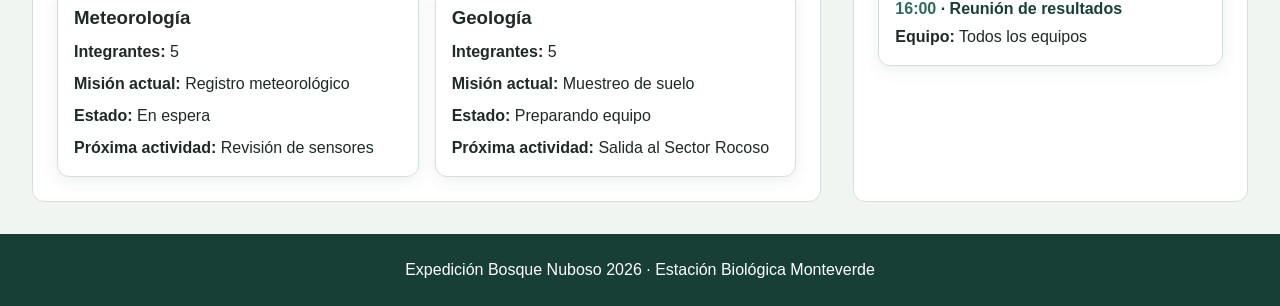
==== commit 038c3658: "mejora accesibilidad y estados visuales del caso 1" ====
--- a/caso1/index.html
+++ b/caso1/index.html
@@ -2,23 +2,40 @@
 <html lang="es">
 
 <head>
+    <!-- configuración general del documento -->
     <meta charset="utf-8">
     <meta name="viewport" content="width=device-width, initial-scale=1.0">
 
     <title>Expedición Bosque Nuboso 2026 | Centro de Control</title>
 
+    <!-- hoja de estilos principal del caso 1 -->
     <link rel="stylesheet" href="css/estilos.css">
 </head>
 
 <body>
 
+    <!-- ==================================================
+         encabezado principal
+         contiene la información general de la expedición
+         y la navegación entre las secciones del dashboard
+         ================================================== -->
+
     <header>
+
         <div>
             <h1>Expedición Bosque Nuboso 2026</h1>
-            <p>Estación Biológica Monteverde · Día 4 de 7</p>
-            <p><strong>Estado general:</strong> Operaciones activas</p>
+
+            <p>
+                Estación Biológica Monteverde · Día 4 de 7
+            </p>
+
+            <p>
+                <strong>Estado general:</strong>
+                Operaciones activas
+            </p>
         </div>
 
+        <!-- navegación interna del centro de control -->
         <nav aria-label="Navegación principal">
             <ul>
                 <li><a href="#resumen">Resumen</a></li>
@@ -28,220 +45,579 @@
                 <li><a href="#agenda">Agenda</a></li>
             </ul>
         </nav>
+
     </header>
 
+
+    <!-- ==================================================
+         contenido principal del centro de control
+         ================================================== -->
+
     <main>
 
-        <!-- Resumen general -->
+
+        <!-- ==================================================
+             resumen de operaciones
+             presenta los principales indicadores de la expedición
+             ================================================== -->
 
         <section id="resumen" aria-labelledby="titulo-resumen">
-            <h2 id="titulo-resumen">Resumen de operaciones</h2>
+
+            <h2 id="titulo-resumen">
+                Resumen de operaciones
+            </h2>
 
             <div class="indicadores">
 
+                <!-- indicador de personal activo -->
                 <article class="indicador">
                     <h3>Investigadores activos</h3>
                     <p>24</p>
                 </article>
 
+                <!-- indicador de misiones actualmente en ejecución -->
                 <article class="indicador">
                     <h3>Misiones en progreso</h3>
                     <p>2</p>
                 </article>
 
+                <!-- indicador de misiones finalizadas -->
                 <article class="indicador">
                     <h3>Misiones completadas</h3>
                     <p>1</p>
                 </article>
 
+                <!-- indicador de alertas que requieren atención -->
                 <article class="indicador">
                     <h3>Alertas pendientes</h3>
                     <p>4</p>
                 </article>
 
             </div>
+
         </section>
 
 
-        <!-- Misiones -->
+        <!-- ==================================================
+             misiones científicas
+             cada artículo representa una misión independiente
+             con equipo, ubicación, horario, prioridad y estado
+             ================================================== -->
 
         <section id="misiones" aria-labelledby="titulo-misiones">
-            <h2 id="titulo-misiones">Misiones</h2>
+
+            <h2 id="titulo-misiones">
+                Misiones
+            </h2>
 
             <div class="lista-misiones">
 
+
+                <!-- misión 1 -->
                 <article class="mision">
+
                     <h3>Monitoreo de anfibios</h3>
 
-                    <p><strong>Equipo:</strong> Biología</p>
-                    <p><strong>Ubicación:</strong> Sendero Norte</p>
-                    <p><strong>Horario:</strong> 08:30–11:30</p>
-                    <p><strong>Prioridad:</strong> Alta</p>
-                    <p><strong>Estado:</strong> En progreso</p>
-                </article>
-
+                    <p>
+                        <strong>Equipo:</strong>
+                        Biología
+                    </p>
+
+                    <p>
+                        <strong>Ubicación:</strong>
+                        Sendero Norte
+                    </p>
+
+                    <p>
+                        <strong>Horario:</strong>
+                        08:30–11:30
+                    </p>
+
+                    <!-- prioridad identificada mediante texto y estilo visual -->
+                    <p>
+                        <strong>Prioridad:</strong>
+                        <span class="prioridad prioridad-alta">
+                            Alta
+                        </span>
+                    </p>
+
+                    <!-- el estado no depende únicamente del color -->
+                    <p>
+                        <strong>Estado:</strong>
+                        <span class="estado estado-progreso">
+                            En progreso
+                        </span>
+                    </p>
+
+                </article>
+
+
+                <!-- misión 2 -->
                 <article class="mision">
+
                     <h3>Análisis de calidad del agua</h3>
 
-                    <p><strong>Equipo:</strong> Hidrología</p>
-                    <p><strong>Ubicación:</strong> Quebrada Central</p>
-                    <p><strong>Horario:</strong> 09:00–12:00</p>
-                    <p><strong>Prioridad:</strong> Media</p>
-                    <p><strong>Estado:</strong> En progreso</p>
-                </article>
-
+                    <p>
+                        <strong>Equipo:</strong>
+                        Hidrología
+                    </p>
+
+                    <p>
+                        <strong>Ubicación:</strong>
+                        Quebrada Central
+                    </p>
+
+                    <p>
+                        <strong>Horario:</strong>
+                        09:00–12:00
+                    </p>
+
+                    <p>
+                        <strong>Prioridad:</strong>
+                        <span class="prioridad prioridad-media">
+                            Media
+                        </span>
+                    </p>
+
+                    <p>
+                        <strong>Estado:</strong>
+                        <span class="estado estado-progreso">
+                            En progreso
+                        </span>
+                    </p>
+
+                </article>
+
+
+                <!-- misión 3 -->
                 <article class="mision">
+
                     <h3>Registro meteorológico</h3>
 
-                    <p><strong>Equipo:</strong> Meteorología</p>
-                    <p><strong>Ubicación:</strong> Estación Norte</p>
-                    <p><strong>Horario:</strong> 10:00–13:00</p>
-                    <p><strong>Prioridad:</strong> Alta</p>
-                    <p><strong>Estado:</strong> Suspendida</p>
-                </article>
-
+                    <p>
+                        <strong>Equipo:</strong>
+                        Meteorología
+                    </p>
+
+                    <p>
+                        <strong>Ubicación:</strong>
+                        Estación Norte
+                    </p>
+
+                    <p>
+                        <strong>Horario:</strong>
+                        10:00–13:00
+                    </p>
+
+                    <p>
+                        <strong>Prioridad:</strong>
+                        <span class="prioridad prioridad-alta">
+                            Alta
+                        </span>
+                    </p>
+
+                    <p>
+                        <strong>Estado:</strong>
+                        <span class="estado estado-suspendida">
+                            Suspendida
+                        </span>
+                    </p>
+
+                </article>
+
+
+                <!-- misión 4 -->
                 <article class="mision">
+
                     <h3>Muestreo de suelo</h3>
 
-                    <p><strong>Equipo:</strong> Geología</p>
-                    <p><strong>Ubicación:</strong> Sector Rocoso</p>
-                    <p><strong>Horario:</strong> 13:00–15:30</p>
-                    <p><strong>Prioridad:</strong> Baja</p>
-                    <p><strong>Estado:</strong> Pendiente</p>
-                </article>
-
+                    <p>
+                        <strong>Equipo:</strong>
+                        Geología
+                    </p>
+
+                    <p>
+                        <strong>Ubicación:</strong>
+                        Sector Rocoso
+                    </p>
+
+                    <p>
+                        <strong>Horario:</strong>
+                        13:00–15:30
+                    </p>
+
+                    <p>
+                        <strong>Prioridad:</strong>
+                        <span class="prioridad prioridad-baja">
+                            Baja
+                        </span>
+                    </p>
+
+                    <p>
+                        <strong>Estado:</strong>
+                        <span class="estado estado-pendiente">
+                            Pendiente
+                        </span>
+                    </p>
+
+                </article>
+
+
+                <!-- misión 5 -->
                 <article class="mision">
+
                     <h3>Observación de aves</h3>
 
-                    <p><strong>Equipo:</strong> Biología</p>
-                    <p><strong>Ubicación:</strong> Mirador del Bosque</p>
-                    <p><strong>Horario:</strong> 06:00–09:00</p>
-                    <p><strong>Prioridad:</strong> Media</p>
-                    <p><strong>Estado:</strong> Completada</p>
+                    <p>
+                        <strong>Equipo:</strong>
+                        Biología
+                    </p>
+
+                    <p>
+                        <strong>Ubicación:</strong>
+                        Mirador del Bosque
+                    </p>
+
+                    <p>
+                        <strong>Horario:</strong>
+                        06:00–09:00
+                    </p>
+
+                    <p>
+                        <strong>Prioridad:</strong>
+                        <span class="prioridad prioridad-media">
+                            Media
+                        </span>
+                    </p>
+
+                    <p>
+                        <strong>Estado:</strong>
+                        <span class="estado estado-completada">
+                            Completada
+                        </span>
+                    </p>
+
                 </article>
 
             </div>
+
         </section>
 
 
-        <!-- Equipos científicos -->
+        <!-- ==================================================
+             equipos científicos
+             muestra integrantes, misión actual, estado
+             y próxima actividad de cada equipo
+             ================================================== -->
 
         <section id="equipos" aria-labelledby="titulo-equipos">
-            <h2 id="titulo-equipos">Equipos científicos</h2>
+
+            <h2 id="titulo-equipos">
+                Equipos científicos
+            </h2>
 
             <div class="lista-equipos">
 
+
+                <!-- equipo de biología -->
                 <article class="equipo">
+
                     <h3>Biología</h3>
 
-                    <p><strong>Integrantes:</strong> 8</p>
-                    <p><strong>Misión actual:</strong> Monitoreo de anfibios</p>
-                    <p><strong>Estado:</strong> En campo</p>
-                    <p><strong>Próxima actividad:</strong> Registro de especies</p>
-                </article>
-
+                    <p>
+                        <strong>Integrantes:</strong>
+                        8
+                    </p>
+
+                    <p>
+                        <strong>Misión actual:</strong>
+                        Monitoreo de anfibios
+                    </p>
+
+                    <p>
+                        <strong>Estado:</strong>
+                        En campo
+                    </p>
+
+                    <p>
+                        <strong>Próxima actividad:</strong>
+                        Registro de especies
+                    </p>
+
+                </article>
+
+
+                <!-- equipo de hidrología -->
                 <article class="equipo">
+
                     <h3>Hidrología</h3>
 
-                    <p><strong>Integrantes:</strong> 6</p>
-                    <p><strong>Misión actual:</strong> Análisis de calidad del agua</p>
-                    <p><strong>Estado:</strong> En campo</p>
-                    <p><strong>Próxima actividad:</strong> Análisis de muestras</p>
-                </article>
-
+                    <p>
+                        <strong>Integrantes:</strong>
+                        6
+                    </p>
+
+                    <p>
+                        <strong>Misión actual:</strong>
+                        Análisis de calidad del agua
+                    </p>
+
+                    <p>
+                        <strong>Estado:</strong>
+                        En campo
+                    </p>
+
+                    <p>
+                        <strong>Próxima actividad:</strong>
+                        Análisis de muestras
+                    </p>
+
+                </article>
+
+
+                <!-- equipo de meteorología -->
                 <article class="equipo">
+
                     <h3>Meteorología</h3>
 
-                    <p><strong>Integrantes:</strong> 5</p>
-                    <p><strong>Misión actual:</strong> Registro meteorológico</p>
-                    <p><strong>Estado:</strong> En espera</p>
-                    <p><strong>Próxima actividad:</strong> Revisión de sensores</p>
-                </article>
-
+                    <p>
+                        <strong>Integrantes:</strong>
+                        5
+                    </p>
+
+                    <p>
+                        <strong>Misión actual:</strong>
+                        Registro meteorológico
+                    </p>
+
+                    <p>
+                        <strong>Estado:</strong>
+                        En espera
+                    </p>
+
+                    <p>
+                        <strong>Próxima actividad:</strong>
+                        Revisión de sensores
+                    </p>
+
+                </article>
+
+
+                <!-- equipo de geología -->
                 <article class="equipo">
+
                     <h3>Geología</h3>
 
-                    <p><strong>Integrantes:</strong> 5</p>
-                    <p><strong>Misión actual:</strong> Muestreo de suelo</p>
-                    <p><strong>Estado:</strong> Preparando equipo</p>
-                    <p><strong>Próxima actividad:</strong> Salida al Sector Rocoso</p>
+                    <p>
+                        <strong>Integrantes:</strong>
+                        5
+                    </p>
+
+                    <p>
+                        <strong>Misión actual:</strong>
+                        Muestreo de suelo
+                    </p>
+
+                    <p>
+                        <strong>Estado:</strong>
+                        Preparando equipo
+                    </p>
+
+                    <p>
+                        <strong>Próxima actividad:</strong>
+                        Salida al Sector Rocoso
+                    </p>
+
                 </article>
 
             </div>
+
         </section>
 
 
-        <!-- Alertas -->
+        <!-- ==================================================
+             alertas operativas
+             se presentan diferentes niveles de importancia
+             mediante texto y jerarquía visual
+             ================================================== -->
 
         <section id="alertas" aria-labelledby="titulo-alertas">
-            <h2 id="titulo-alertas">Alertas operativas</h2>
+
+            <h2 id="titulo-alertas">
+                Alertas operativas
+            </h2>
 
             <div class="lista-alertas">
 
+
+                <!-- alerta de mayor prioridad -->
                 <article class="alerta alerta-critica">
+
                     <h3>Nivel crítico</h3>
-                    <p>Tormenta eléctrica detectada cerca de la Estación Norte.</p>
-                </article>
-
+
+                    <p>
+                        Tormenta eléctrica detectada cerca de la
+                        Estación Norte.
+                    </p>
+
+                </article>
+
+
+                <!-- alerta de prioridad alta -->
                 <article class="alerta alerta-alta">
+
                     <h3>Nivel alto</h3>
-                    <p>Nivel de agua elevado en la Quebrada Central.</p>
-                </article>
-
+
+                    <p>
+                        Nivel de agua elevado en la
+                        Quebrada Central.
+                    </p>
+
+                </article>
+
+
+                <!-- alerta de prioridad media -->
                 <article class="alerta alerta-media">
+
                     <h3>Nivel medio</h3>
-                    <p>El sensor de humedad requiere revisión antes de la próxima medición.</p>
-                </article>
-
+
+                    <p>
+                        El sensor de humedad requiere revisión antes
+                        de la próxima medición.
+                    </p>
+
+                </article>
+
+
+                <!-- alerta informativa de prioridad baja -->
                 <article class="alerta alerta-baja">
+
                     <h3>Nivel bajo</h3>
-                    <p>Reposición de suministros programada para esta tarde.</p>
+
+                    <p>
+                        Reposición de suministros programada
+                        para esta tarde.
+                    </p>
+
                 </article>
 
             </div>
+
         </section>
 
 
-        <!-- Agenda -->
+        <!-- ==================================================
+             agenda
+             actividades ordenadas cronológicamente
+             ================================================== -->
 
         <section id="agenda" aria-labelledby="titulo-agenda">
-            <h2 id="titulo-agenda">Próximas actividades</h2>
+
+            <h2 id="titulo-agenda">
+                Próximas actividades
+            </h2>
 
             <div class="lista-actividades">
 
+
+                <!-- actividad 1 -->
                 <article class="actividad">
-                    <h3><time datetime="11:30">11:30</time> · Registro de especies</h3>
-                    <p><strong>Equipo:</strong> Biología</p>
-                </article>
-
+
+                    <h3>
+                        <time datetime="11:30">11:30</time>
+                        · Registro de especies
+                    </h3>
+
+                    <p>
+                        <strong>Equipo:</strong>
+                        Biología
+                    </p>
+
+                </article>
+
+
+                <!-- actividad 2 -->
                 <article class="actividad">
-                    <h3><time datetime="12:00">12:00</time> · Análisis de muestras</h3>
-                    <p><strong>Equipo:</strong> Hidrología</p>
-                </article>
-
+
+                    <h3>
+                        <time datetime="12:00">12:00</time>
+                        · Análisis de muestras
+                    </h3>
+
+                    <p>
+                        <strong>Equipo:</strong>
+                        Hidrología
+                    </p>
+
+                </article>
+
+
+                <!-- actividad 3 -->
                 <article class="actividad">
-                    <h3><time datetime="13:00">13:00</time> · Revisión de sensores</h3>
-                    <p><strong>Equipo:</strong> Meteorología</p>
-                </article>
-
+
+                    <h3>
+                        <time datetime="13:00">13:00</time>
+                        · Revisión de sensores
+                    </h3>
+
+                    <p>
+                        <strong>Equipo:</strong>
+                        Meteorología
+                    </p>
+
+                </article>
+
+
+                <!-- actividad 4 -->
                 <article class="actividad">
-                    <h3><time datetime="13:30">13:30</time> · Salida al Sector Rocoso</h3>
-                    <p><strong>Equipo:</strong> Geología</p>
-                </article>
-
+
+                    <h3>
+                        <time datetime="13:30">13:30</time>
+                        · Salida al Sector Rocoso
+                    </h3>
+
+                    <p>
+                        <strong>Equipo:</strong>
+                        Geología
+                    </p>
+
+                </article>
+
+
+                <!-- actividad 5 -->
                 <article class="actividad">
-                    <h3><time datetime="16:00">16:00</time> · Reunión de resultados</h3>
-                    <p><strong>Equipo:</strong> Todos los equipos</p>
+
+                    <h3>
+                        <time datetime="16:00">16:00</time>
+                        · Reunión de resultados
+                    </h3>
+
+                    <p>
+                        <strong>Equipo:</strong>
+                        Todos los equipos
+                    </p>
+
                 </article>
 
             </div>
+
         </section>
 
     </main>
 
 
+    <!-- ==================================================
+         pie de página
+         información de identificación de la expedición
+         ================================================== -->
+
     <footer>
-        <p>Expedición Bosque Nuboso 2026 · Estación Biológica Monteverde</p>
+
+        <p>
+            Expedición Bosque Nuboso 2026 ·
+            Estación Biológica Monteverde
+        </p>
+
     </footer>
 
 </body>
--- a/caso1/css/estilos.css
+++ b/caso1/css/estilos.css
@@ -1,22 +1,51 @@
+/* ==================================================
+   caso 1 - expedición bosque nuboso 2026
+   centro de control científico
+   diseño mobile first
+   ================================================== */
+
+
 /* =========================
    variables generales
+   sistema reutilizable de
+   colores, espacios y medidas
    ========================= */
 
 :root {
     --color-fondo: #f1f5f2;
     --color-superficie: #ffffff;
+
     --color-principal: #173f35;
     --color-secundario: #2f6b59;
+
     --color-texto: #1f2926;
     --color-texto-claro: #ffffff;
     --color-borde: #d5dfda;
+
+    /* colores de prioridad y estado */
+    --color-rojo-texto: #7d1f23;
+    --color-rojo-fondo: #f8dddd;
+
+    --color-amarillo-texto: #70540b;
+    --color-amarillo-fondo: #fff0bd;
+
+    --color-verde-texto: #285d42;
+    --color-verde-fondo: #dcefe3;
+
+    --color-azul-texto: #1d5367;
+    --color-azul-fondo: #dceef5;
 
     --espacio-xs: 0.5rem;
     --espacio-sm: 1rem;
     --espacio-md: 1.5rem;
     --espacio-lg: 2rem;
+    --espacio-xl: 3rem;
 
     --radio: 0.75rem;
+
+    --sombra: 0 0.25rem 1rem rgba(23, 63, 53, 0.08);
+
+    --ancho-maximo: 87.5rem;
 }
 
 
@@ -34,10 +63,15 @@
 
 body {
     margin: 0;
+
     font-family: Arial, Helvetica, sans-serif;
+    line-height: 1.5;
+
+    color: var(--color-texto);
     background-color: var(--color-fondo);
-    color: var(--color-texto);
-    line-height: 1.5;
+
+    /* evita desplazamientos horizontales accidentales */
+    overflow-x: hidden;
 }
 
 h1,
@@ -47,23 +81,53 @@
     margin-top: 0;
 }
 
+h1 {
+    margin-bottom: var(--espacio-xs);
+
+    font-size: clamp(1.7rem, 6vw, 2.5rem);
+    line-height: 1.1;
+}
+
 h2 {
+    margin-bottom: var(--espacio-md);
+
+    font-size: 1.35rem;
     color: var(--color-principal);
 }
 
-
-/* =========================
-   encabezado
+h3 {
+    margin-bottom: var(--espacio-xs);
+}
+
+p {
+    margin-bottom: var(--espacio-xs);
+}
+
+
+/* =========================
+   encabezado principal
+
+   position sticky permite
+   mantener disponible la
+   navegación durante el uso
+   del centro de control
    ========================= */
 
 header {
+    position: sticky;
+    top: 0;
+    z-index: 10;
+
+    padding: var(--espacio-md);
+
+    color: var(--color-texto-claro);
     background-color: var(--color-principal);
+
+    box-shadow: 0 0.2rem 0.8rem rgba(23, 63, 53, 0.18);
+}
+
+header h1 {
     color: var(--color-texto-claro);
-    padding: var(--espacio-md);
-}
-
-header h1 {
-    margin-bottom: var(--espacio-xs);
 }
 
 header p {
@@ -73,68 +137,110 @@
 
 /* =========================
    navegación
+
+   flexbox se utiliza para
+   distribuir los enlaces en
+   una sola dimensión
    ========================= */
 
 nav ul {
-    list-style: none;
-    margin: var(--espacio-md) 0 0;
-    padding: 0;
-
     display: flex;
     flex-wrap: wrap;
     gap: var(--espacio-xs);
+
+    margin: var(--espacio-md) 0 0;
+    padding: 0;
+
+    list-style: none;
 }
 
 nav a {
     display: block;
+
     padding: 0.6rem 0.9rem;
+
     color: var(--color-texto-claro);
     text-decoration: none;
-    border: 1px solid rgba(255, 255, 255, 0.4);
+
+    border: 0.0625rem solid rgba(255, 255, 255, 0.4);
     border-radius: var(--radio);
 }
 
 nav a:hover,
-nav a:focus {
+nav a:focus-visible {
     background-color: var(--color-secundario);
+    border-color: var(--color-texto-claro);
+}
+
+/* foco visible para navegación mediante teclado */
+nav a:focus-visible {
+    outline: 0.15rem solid var(--color-texto-claro);
+    outline-offset: 0.15rem;
 }
 
 
 /* =========================
    contenido principal
-   mobile first
+
+   mobile first:
+   inicialmente se utiliza
+   una sola columna
    ========================= */
 
 main {
+    display: grid;
+    grid-template-columns: minmax(0, 1fr);
+    gap: var(--espacio-md);
+
+    width: min(100%, var(--ancho-maximo));
+    margin: 0 auto;
     padding: var(--espacio-sm);
-
-    display: grid;
-    grid-template-columns: 1fr;
-    gap: var(--espacio-md);
-}
+}
+
+
+/* =========================
+   secciones generales
+   ========================= */
 
 section {
+    min-width: 0;
+
+    padding: var(--espacio-md);
+
     background-color: var(--color-superficie);
-    padding: var(--espacio-md);
-    border: 1px solid var(--color-borde);
+
+    border: 0.0625rem solid var(--color-borde);
     border-radius: var(--radio);
-}
-
-
-/* =========================
-   indicadores
+
+    /*
+       evita que el encabezado sticky
+       cubra el título al navegar
+       mediante enlaces internos
+    */
+    scroll-margin-top: 13rem;
+}
+
+
+/* =========================
+   indicadores generales
    ========================= */
 
 .indicadores {
     display: grid;
-    grid-template-columns: 1fr;
+    grid-template-columns: minmax(0, 1fr);
     gap: var(--espacio-sm);
 }
 
 .indicador {
+    min-width: 0;
     padding: var(--espacio-sm);
-    border: 1px solid var(--color-borde);
+
+    background-color: var(--color-superficie);
+
+    border: 0.0625rem solid var(--color-borde);
     border-radius: var(--radio);
+
+    box-shadow: var(--sombra);
 }
 
 .indicador h3 {
@@ -143,14 +249,20 @@
 
 .indicador p {
     margin-bottom: 0;
+
     font-size: 2rem;
-    font-weight: bold;
+    font-weight: 700;
+
     color: var(--color-secundario);
 }
 
 
 /* =========================
-   listas y tarjetas
+   listas principales
+
+   grid organiza las tarjetas
+   y permite reorganizarlas
+   según el ancho disponible
    ========================= */
 
 .lista-misiones,
@@ -158,17 +270,28 @@
 .lista-alertas,
 .lista-actividades {
     display: grid;
-    grid-template-columns: 1fr;
+    grid-template-columns: minmax(0, 1fr);
     gap: var(--espacio-sm);
 }
+
+
+/* =========================
+   tarjetas
+   ========================= */
 
 .mision,
 .equipo,
 .alerta,
 .actividad {
+    min-width: 0;
     padding: var(--espacio-sm);
-    border: 1px solid var(--color-borde);
+
+    background-color: var(--color-superficie);
+
+    border: 0.0625rem solid var(--color-borde);
     border-radius: var(--radio);
+
+    box-shadow: var(--sombra);
 }
 
 .mision p,
@@ -176,33 +299,176 @@
 .alerta p,
 .actividad p {
     margin-bottom: var(--espacio-xs);
-}
-
-
-/* =========================
-   alertas
+
+    /* evita que textos largos provoquen overflow */
+    overflow-wrap: anywhere;
+}
+
+.mision p:last-child,
+.equipo p:last-child,
+.alerta p:last-child,
+.actividad p:last-child {
+    margin-bottom: 0;
+}
+
+
+/* =========================
+   prioridades y estados
+
+   el color funciona como
+   apoyo visual, pero cada
+   elemento también contiene
+   una etiqueta textual
+   ========================= */
+
+.prioridad,
+.estado {
+    display: inline-block;
+
+    padding: 0.2em 0.55em;
+
+    font-size: 0.85rem;
+    font-weight: 700;
+    line-height: 1.4;
+
+    border: 0.0625rem solid currentColor;
+    border-radius: var(--radio);
+}
+
+
+/* prioridad alta */
+.prioridad-alta {
+    color: var(--color-rojo-texto);
+    background-color: var(--color-rojo-fondo);
+}
+
+
+/* prioridad media */
+.prioridad-media {
+    color: var(--color-amarillo-texto);
+    background-color: var(--color-amarillo-fondo);
+}
+
+
+/* prioridad baja */
+.prioridad-baja {
+    color: var(--color-verde-texto);
+    background-color: var(--color-verde-fondo);
+}
+
+
+/* misión actualmente en progreso */
+.estado-progreso {
+    color: var(--color-azul-texto);
+    background-color: var(--color-azul-fondo);
+}
+
+
+/* misión pendiente */
+.estado-pendiente {
+    color: var(--color-amarillo-texto);
+    background-color: var(--color-amarillo-fondo);
+}
+
+
+/* misión suspendida */
+.estado-suspendida {
+    color: var(--color-rojo-texto);
+    background-color: var(--color-rojo-fondo);
+}
+
+
+/* misión completada */
+.estado-completada {
+    color: var(--color-verde-texto);
+    background-color: var(--color-verde-fondo);
+}
+
+
+/* =========================
+   alertas operativas
+
+   además del color, cada
+   alerta indica textualmente
+   su nivel de importancia
    ========================= */
 
 .alerta {
     border-left-width: 0.4rem;
 }
 
+.alerta h3 {
+    font-size: 1rem;
+}
+
+
+/* nivel crítico */
 .alerta-critica {
     border-left-color: #9f1d20;
 }
 
+.alerta-critica h3 {
+    color: #7d1f23;
+}
+
+
+/* nivel alto */
 .alerta-alta {
     border-left-color: #d35f18;
 }
 
+.alerta-alta h3 {
+    color: #9a4313;
+}
+
+
+/* nivel medio */
 .alerta-media {
     border-left-color: #d0a21b;
 }
 
+.alerta-media h3 {
+    color: #70540b;
+}
+
+
+/* nivel bajo */
 .alerta-baja {
     border-left-color: #3f7d58;
 }
 
+.alerta-baja h3 {
+    color: #285d42;
+}
+
+
+/* =========================
+   agenda
+
+   flexbox organiza el
+   contenido interno de cada
+   actividad verticalmente
+   ========================= */
+
+.actividad {
+    display: flex;
+    flex-direction: column;
+    justify-content: flex-start;
+    gap: 0.25rem;
+}
+
+.actividad h3 {
+    margin-bottom: 0;
+
+    font-size: 1rem;
+    color: var(--color-principal);
+}
+
+.actividad time {
+    font-weight: 700;
+    color: var(--color-secundario);
+}
+
 
 /* =========================
    pie de página
@@ -210,9 +476,11 @@
 
 footer {
     padding: var(--espacio-md);
+
     text-align: center;
+
+    color: var(--color-texto-claro);
     background-color: var(--color-principal);
-    color: var(--color-texto-claro);
 }
 
 footer p {
@@ -220,48 +488,76 @@
 }
 
 
-
-/* =========================
+/* ==================================================
    tablet
-   ========================= */
+   desde 601px
+
+   el contenido comienza a
+   reorganizarse en dos columnas
+   ================================================== */
 
 @media (min-width: 601px) {
 
     main {
-        grid-template-columns: repeat(2, 1fr);
-    }
-
+        grid-template-columns:
+            repeat(2, minmax(0, 1fr));
+
+        padding: var(--espacio-md);
+    }
+
+    section {
+        scroll-margin-top: 11rem;
+    }
+
+
+    /* resumen ocupa todo el ancho */
     #resumen {
         grid-column: 1 / -1;
     }
 
+
+    /* indicadores en dos columnas */
     .indicadores {
-        grid-template-columns: repeat(2, 1fr);
-    }
-
+        grid-template-columns:
+            repeat(2, minmax(0, 1fr));
+    }
+
+
+    /* misiones y equipos utilizan dos columnas */
     .lista-misiones,
     .lista-equipos {
-        grid-template-columns: repeat(2, 1fr);
-    }
-
+        grid-template-columns:
+            repeat(2, minmax(0, 1fr));
+    }
+
+
+    /* alertas y agenda ocupan todo el ancho */
     #alertas,
     #agenda {
         grid-column: 1 / -1;
     }
 
+
+    /* contenido interno en dos columnas */
     .lista-alertas,
     .lista-actividades {
-        grid-template-columns: repeat(2, 1fr);
-    }
-}
-
-
-/* =========================
+        grid-template-columns:
+            repeat(2, minmax(0, 1fr));
+    }
+}
+
+
+/* ==================================================
    escritorio
-   ========================= */
+   desde 1024px
+
+   el centro de control pasa a
+   una distribución multizona
+   ================================================== */
 
 @media (min-width: 1024px) {
 
+    /* encabezado horizontal mediante flexbox */
     header {
         display: flex;
         justify-content: space-between;
@@ -270,53 +566,80 @@
     }
 
     nav ul {
+        justify-content: flex-end;
         margin-top: 0;
     }
 
+
+    /* evita que el header sticky cubra los títulos */
+    section {
+        scroll-margin-top: 8rem;
+    }
+
+
+    /*
+       grid principal del dashboard:
+       contenido operativo a la izquierda
+       información secundaria a la derecha
+    */
     main {
-        max-width: 1400px;
-        margin: 0 auto;
-
-        grid-template-columns: 2fr 1fr;
-        align-items: start;
-    }
-
+        grid-template-columns:
+            minmax(0, 2fr)
+            minmax(18rem, 1fr);
+
+        grid-template-areas:
+            "resumen resumen"
+            "misiones alertas"
+            "misiones agenda"
+            "equipos agenda";
+
+        gap: var(--espacio-lg);
+
+        padding: var(--espacio-lg);
+    }
+
+
+    /* asignación de las áreas del grid */
     #resumen {
-        grid-column: 1 / -1;
-    }
-
+        grid-area: resumen;
+    }
+
+    #misiones {
+        grid-area: misiones;
+    }
+
+    #equipos {
+        grid-area: equipos;
+    }
+
+    #alertas {
+        grid-area: alertas;
+    }
+
+    #agenda {
+        grid-area: agenda;
+    }
+
+
+    /* cuatro indicadores simultáneos */
     .indicadores {
-        grid-template-columns: repeat(4, 1fr);
-    }
-
-    #misiones {
-        grid-column: 1;
-    }
-
-    #equipos {
-        grid-column: 1;
-    }
-
-    #alertas {
-        grid-column: 2;
-        grid-row: 2;
-    }
-
-    #agenda {
-        grid-column: 2;
-        grid-row: 3;
-    }
-
-    .lista-misiones {
-        grid-template-columns: repeat(2, 1fr);
-    }
-
+        grid-template-columns:
+            repeat(4, minmax(0, 1fr));
+    }
+
+
+    /* tarjetas principales en dos columnas */
+    .lista-misiones,
     .lista-equipos {
-        grid-template-columns: repeat(2, 1fr);
-    }
-
+        grid-template-columns:
+            repeat(2, minmax(0, 1fr));
+    }
+
+
+    /* columna lateral en una sola columna */
     .lista-alertas,
     .lista-actividades {
-        grid-template-columns: 1fr;
+        grid-template-columns:
+            minmax(0, 1fr);
     }
 }
